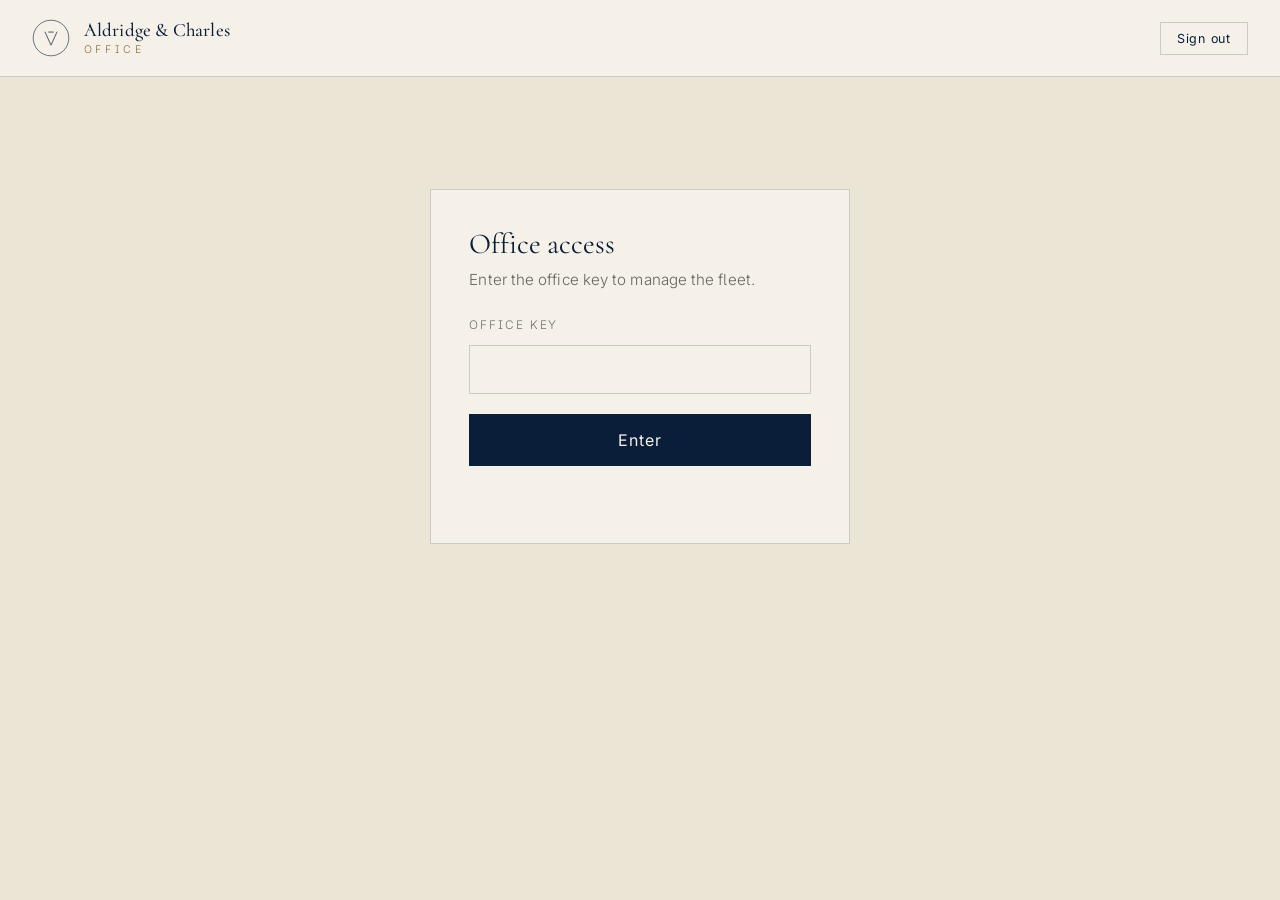
==== admin/index.html @ a31555a2 "Fleet, admin portal, modal/hamburger nav, KV+R2 wiring, expanded services and SEO" ====
<!DOCTYPE html>
<html lang="en">
<head>
<meta charset="UTF-8">
<meta name="viewport" content="width=device-width, initial-scale=1.0">
<meta name="theme-color" content="#0a1e3a">
<meta name="robots" content="noindex, nofollow">
<title>Office. Aldridge &amp; Charles Marine.</title>
<link rel="preconnect" href="https://fonts.googleapis.com">
<link rel="preconnect" href="https://fonts.gstatic.com" crossorigin>
<link rel="stylesheet" href="https://fonts.googleapis.com/css2?family=Cormorant+Garamond:ital,wght@0,400;0,500;1,400&family=Inter:wght@300;400;500;600&display=swap">
<link rel="stylesheet" href="/styles.css">
<link rel="stylesheet" href="/admin.css">
<link rel="icon" type="image/svg+xml" href="/favicon.svg">
</head>
<body class="admin-body">

<header class="admin-header">
  <a href="/" class="brand">
    <svg class="brand-mark" viewBox="0 0 64 64" aria-hidden="true">
      <circle cx="32" cy="32" r="30" fill="none" stroke="currentColor" stroke-width="1"/>
      <path d="M22 22 L32 44 L42 22" fill="none" stroke="currentColor" stroke-width="1.2" stroke-linecap="round" stroke-linejoin="round"/>
      <path d="M28 22 L36 22" fill="none" stroke="currentColor" stroke-width="1.2" stroke-linecap="round"/>
    </svg>
    <span class="brand-text">
      <span class="brand-name">Aldridge &amp; Charles</span>
      <span class="brand-sub">Office</span>
    </span>
  </a>
  <button id="logout-btn" class="btn-ghost btn-sm" hidden type="button">Sign out</button>
</header>

<main class="admin-main">

<section id="login-view" class="admin-login" hidden>
  <h1>Office access</h1>
  <p class="admin-lede">Enter the office key to manage the fleet.</p>
  <form id="login-form" autocomplete="off">
    <label class="field">
      <span>Office key</span>
      <input type="password" name="password" autocomplete="current-password" required autofocus>
    </label>
    <button type="submit" class="btn-primary">Enter</button>
    <p class="form-note" id="login-note" role="status" aria-live="polite"></p>
  </form>
</section>

<section id="dashboard-view" class="admin-dashboard" hidden>
  <div class="admin-tabs">
    <button type="button" class="tab-btn is-on" data-tab="listings">Listings</button>
    <button type="button" class="tab-btn" data-tab="enquiries">Enquiries</button>
  </div>

  <div id="tab-listings" class="tab-panel">
    <div class="admin-toolbar">
      <h1>Fleet listings</h1>
      <button type="button" id="new-listing-btn" class="btn-primary">New listing</button>
    </div>
    <div id="admin-listings" class="admin-list">
      <p class="admin-loading">Loading.</p>
    </div>
  </div>

  <div id="tab-enquiries" class="tab-panel" hidden>
    <div class="admin-toolbar">
      <h1>Enquiries</h1>
    </div>
    <div id="admin-enquiries" class="admin-list">
      <p class="admin-loading">Loading.</p>
    </div>
  </div>
</section>

<dialog id="listing-dialog" class="admin-dialog">
  <form method="dialog" id="listing-form" enctype="multipart/form-data">
    <h2 id="dialog-title">New listing</h2>
    <input type="hidden" name="id" id="f-id">
    <div class="admin-grid">
      <label class="field"><span>Name</span><input type="text" name="name" id="f-name" required></label>
      <label class="field"><span>Slug (auto if empty)</span><input type="text" name="slug" id="f-slug"></label>
      <label class="field"><span>Builder</span><input type="text" name="builder" id="f-builder"></label>
      <label class="field"><span>Year</span><input type="number" name="year" id="f-year" min="1900" max="2100"></label>
      <label class="field"><span>LOA (metres)</span><input type="number" step="0.1" name="loa_m" id="f-loa"></label>
      <label class="field"><span>Beam (metres)</span><input type="number" step="0.1" name="beam_m" id="f-beam"></label>
      <label class="field"><span>Location</span><input type="text" name="location" id="f-location"></label>
      <label class="field"><span>Price (display)</span><input type="text" name="price" id="f-price" placeholder="EUR 12,500,000 or Price upon request"></label>
      <label class="field"><span>Status</span>
        <select name="status" id="f-status">
          <option value="available">Available</option>
          <option value="sale-pending">Sale Pending</option>
          <option value="sold">Sold</option>
          <option value="draft">Draft (hidden)</option>
        </select>
      </label>
      <label class="field field-full"><span>Short blurb (one line)</span><input type="text" name="short" id="f-short" maxlength="200"></label>
      <label class="field field-full"><span>Description</span><textarea name="description" id="f-description" rows="6"></textarea></label>
      <label class="field field-full"><span>Hero image</span><input type="file" name="hero_file" id="f-hero-file" accept="image/jpeg,image/png,image/webp,image/avif"></label>
      <label class="field field-full"><span>Hero image URL</span><input type="text" name="hero_image" id="f-hero-url" placeholder="/api/images/yachts/&hellip;.jpg"></label>
      <div class="field field-full" id="hero-preview-wrap" hidden>
        <span>Hero preview</span>
        <img id="hero-preview" alt="hero preview">
      </div>
      <label class="field field-full"><span>Gallery images (one URL per line)</span><textarea name="gallery" id="f-gallery" rows="4" placeholder="/api/images/yachts/&hellip;.jpg"></textarea></label>
      <label class="field field-full"><span>Additional gallery upload</span><input type="file" name="gallery_files" id="f-gallery-files" accept="image/jpeg,image/png,image/webp,image/avif" multiple></label>
      <label class="field field-full"><span>Specs (one per line, e.g. <code>Engines: 2x MAN V12-1900</code>)</span><textarea name="specs" id="f-specs" rows="4"></textarea></label>
    </div>
    <p class="form-note" id="dialog-note" role="status" aria-live="polite"></p>
    <div class="admin-dialog-actions">
      <button type="button" class="btn-ghost" id="dialog-cancel">Cancel</button>
      <button type="button" class="btn-primary" id="dialog-save">Save listing</button>
    </div>
  </form>
</dialog>

</main>

<script src="/admin.js" defer></script>
</body>
</html>
---- styles.css ----
:root {
  --navy: #0a1e3a;
  --navy-deep: #061528;
  --ivory: #f5f1e8;
  --ivory-soft: #ebe5d6;
  --brass: #b08d57;
  --brass-deep: #8c6f3f;
  --ink: #1a1a1a;
  --rule: rgba(10, 30, 58, 0.18);
  --serif: "Cormorant Garamond", "Cormorant", Georgia, "Times New Roman", serif;
  --sans: "Inter", system-ui, -apple-system, "Segoe UI", Helvetica, Arial, sans-serif;
  --container: 1180px;
}

* { box-sizing: border-box; }
html { scroll-behavior: smooth; -webkit-text-size-adjust: 100%; }

body {
  margin: 0;
  font-family: var(--sans);
  font-weight: 300;
  font-size: 17px;
  line-height: 1.65;
  color: var(--ink);
  background: var(--ivory);
  letter-spacing: 0.005em;
  font-feature-settings: "ss01", "ss02";
}

img, svg { max-width: 100%; display: block; }
a { color: inherit; }

h1, h2, h3 {
  font-family: var(--serif);
  font-weight: 400;
  letter-spacing: -0.005em;
  color: var(--navy);
  margin: 0;
  text-wrap: balance;
}

h1 { font-size: clamp(2.2rem, 7.6vw, 5.2rem); line-height: 1.05; }
h2 { font-size: clamp(1.85rem, 5vw, 3.2rem); line-height: 1.12; }
h3 { font-size: clamp(1.18rem, 2.6vw, 1.5rem); line-height: 1.25; }
h1 em { font-style: italic; color: var(--brass); }

p { margin: 0; }
.eyebrow {
  font-family: var(--sans);
  font-size: 0.78rem;
  text-transform: uppercase;
  letter-spacing: 0.22em;
  color: var(--brass-deep);
  font-weight: 500;
  margin-bottom: 1.4rem;
}

/* HEADER */
.site-header {
  position: sticky;
  top: 0;
  z-index: 50;
  display: flex;
  align-items: center;
  justify-content: space-between;
  padding: 1.4rem 2rem;
  background: rgba(245, 241, 232, 0.86);
  backdrop-filter: saturate(140%) blur(14px);
  -webkit-backdrop-filter: saturate(140%) blur(14px);
  border-bottom: 1px solid var(--rule);
}
.brand { display: flex; align-items: center; gap: 0.85rem; text-decoration: none; color: var(--navy); }
.brand-mark { width: 38px; height: 38px; color: var(--navy); flex-shrink: 0; }
.brand-text { display: flex; flex-direction: column; line-height: 1; }
.brand-name { font-family: var(--serif); font-size: 1.18rem; font-weight: 500; letter-spacing: 0.01em; }
.brand-sub { font-family: var(--sans); font-size: 0.66rem; text-transform: uppercase; letter-spacing: 0.36em; color: var(--brass-deep); margin-top: 0.32rem; }
.site-nav { display: flex; gap: 2.2rem; align-items: center; }
.site-nav a { text-decoration: none; font-size: 0.86rem; letter-spacing: 0.04em; color: var(--navy); padding: 0.4rem 0; position: relative; transition: color 0.2s; }
.site-nav a:hover { color: var(--brass-deep); }
.site-nav a.nav-cta {
  border: 1px solid var(--navy);
  padding: 0.55rem 1.2rem;
  border-radius: 0;
  background: transparent;
  transition: background 0.2s, color 0.2s;
}
.site-nav a.nav-cta:hover { background: var(--navy); color: var(--ivory); }

.nav-burger {
  display: none;
  background: transparent;
  border: 1px solid var(--rule);
  width: 38px;
  height: 38px;
  cursor: pointer;
  flex-direction: column;
  align-items: center;
  justify-content: center;
  gap: 4px;
  padding: 0;
  margin-left: 0.6rem;
}
.nav-burger span {
  width: 18px; height: 1.5px;
  background: var(--navy);
  transition: transform 0.25s, opacity 0.25s;
}
.nav-burger[aria-expanded="true"] span:nth-child(1) { transform: translateY(5.5px) rotate(45deg); }
.nav-burger[aria-expanded="true"] span:nth-child(2) { opacity: 0; }
.nav-burger[aria-expanded="true"] span:nth-child(3) { transform: translateY(-5.5px) rotate(-45deg); }

.mobile-drawer {
  position: fixed;
  top: 0;
  left: 0;
  right: 0;
  z-index: 49;
  background: var(--ivory);
  padding: 5.5rem 1.4rem 2rem;
  border-bottom: 1px solid var(--rule);
  transform: translateY(-100%);
  transition: transform 0.32s ease;
  box-shadow: 0 20px 40px -28px rgba(10,30,58,0.4);
}
.mobile-drawer:not([hidden]) { transform: translateY(0); }
.mobile-drawer[hidden] { display: block !important; transform: translateY(-100%); pointer-events: none; }
.mobile-drawer nav {
  display: flex;
  flex-direction: column;
  gap: 0.2rem;
}
.drawer-link {
  text-decoration: none;
  color: var(--navy);
  font-family: var(--serif);
  font-size: 1.6rem;
  padding: 0.9rem 0;
  border-bottom: 1px solid var(--rule);
  transition: color 0.2s;
}
.drawer-link:hover { color: var(--brass-deep); }
.drawer-cta {
  margin-top: 1.4rem;
  background: var(--navy);
  color: var(--ivory);
  border: 1px solid var(--navy);
  padding: 1rem 1.5rem;
  font-family: var(--sans);
  font-size: 0.92rem;
  letter-spacing: 0.06em;
  cursor: pointer;
  text-align: center;
  border-radius: 0;
}

@media (max-width: 760px) {
  .site-header { padding: 1rem 1.2rem; }
  .site-nav { gap: 0.6rem; }
  .site-nav .nav-link { display: none; }
  .nav-burger { display: flex; }
}

/* ENQUIRE DIALOG */
.enquire-dialog {
  border: none;
  padding: 0;
  background: var(--ivory);
  max-width: 560px;
  width: 92%;
  margin: auto;
  box-shadow: 0 30px 60px -30px rgba(6,21,40,0.6);
}
.enquire-dialog::backdrop {
  background: rgba(6, 21, 40, 0.72);
  backdrop-filter: blur(6px);
}
.enquire-inner {
  padding: clamp(1.8rem, 4vw, 2.6rem);
  position: relative;
}
.enquire-inner .eyebrow { margin-bottom: 0.8rem; }
.enquire-inner h2 {
  font-size: clamp(1.6rem, 4vw, 2.4rem);
  margin-bottom: 1rem;
}
.enquire-lede {
  color: rgba(26,26,26,0.7);
  margin-bottom: 1.8rem;
  font-size: 0.98rem;
  line-height: 1.6;
}
.enquire-form {
  display: grid;
  grid-template-columns: 1fr 1fr;
  gap: 1rem 1.2rem;
}
.enquire-form .field { display: flex; flex-direction: column; gap: 0.45rem; }
.enquire-form .field-full { grid-column: 1 / -1; }
.enquire-form .field > span {
  font-size: 0.72rem;
  text-transform: uppercase;
  letter-spacing: 0.16em;
  color: rgba(26,26,26,0.6);
}
.enquire-form input, .enquire-form textarea {
  background: transparent;
  border: none;
  border-bottom: 1px solid var(--rule);
  padding: 0.7rem 0;
  font-family: var(--serif);
  color: var(--navy);
  outline: none;
  font-size: 16px;
  resize: vertical;
}
.enquire-form input:focus, .enquire-form textarea:focus { border-bottom-color: var(--brass); }
.enquire-form button[type="submit"] { grid-column: 1 / -1; margin-top: 0.6rem; }
.enquire-form .form-note {
  grid-column: 1 / -1;
  font-size: 0.86rem;
  color: var(--brass-deep);
  min-height: 1.2rem;
}
.enquire-inner .direct {
  margin-top: 1.6rem;
  font-family: var(--serif);
  font-size: 1.05rem;
  color: rgba(26,26,26,0.7);
}
.enquire-inner .direct a { color: var(--navy); text-decoration: underline; text-underline-offset: 4px; text-decoration-color: var(--brass); }
.dialog-close {
  position: absolute;
  top: 0.8rem; right: 0.8rem;
  background: transparent;
  border: none;
  width: 40px; height: 40px;
  font-size: 1.6rem;
  cursor: pointer;
  color: var(--navy);
}
.dialog-close:hover { color: var(--brass-deep); }

@media (max-width: 540px) {
  .enquire-form { grid-template-columns: 1fr; }
}

.section-lede {
  font-size: clamp(1rem, 2vw, 1.1rem);
  color: rgba(26,26,26,0.7);
  line-height: 1.65;
  max-width: 56ch;
  margin-top: 1.2rem;
}
.contact-actions { margin-bottom: 1.6rem; }
.btn-large { padding: 1.1rem 2.2rem !important; font-size: 1rem !important; }

/* HERO */
.hero {
  position: relative;
  padding: clamp(3.5rem, 9vw, 8rem) clamp(1.25rem, 4vw, 2rem) clamp(3rem, 7vw, 6rem);
  overflow: hidden;
}
.hero-inner {
  max-width: var(--container);
  margin: 0 auto;
}
.hero h1 {
  max-width: 17ch;
  margin: clamp(0.75rem, 2vw, 1rem) 0 clamp(1.1rem, 2.6vw, 1.8rem);
}
.hero-sub {
  max-width: 60ch;
  font-size: clamp(1rem, 2.2vw, 1.25rem);
  color: rgba(26, 26, 26, 0.78);
  line-height: 1.65;
  margin-bottom: clamp(1.6rem, 3.4vw, 2.4rem);
}
.hero-cta { display: flex; gap: clamp(0.6rem, 1.5vw, 1rem); flex-wrap: wrap; }
.btn-primary {
  display: inline-block;
  background: var(--navy);
  color: var(--ivory);
  text-decoration: none;
  padding: clamp(0.8rem, 1.6vw, 0.95rem) clamp(1.3rem, 2.4vw, 1.8rem);
  border-radius: 0;
  font-size: clamp(0.82rem, 1.6vw, 0.92rem);
  letter-spacing: 0.06em;
  border: 1px solid var(--navy);
  cursor: pointer;
  transition: background 0.2s, transform 0.2s;
  font-family: var(--sans);
  font-weight: 400;
}
.btn-primary:hover { background: var(--navy-deep); transform: translateY(-1px); }
.btn-ghost {
  display: inline-block;
  background: transparent;
  color: var(--navy);
  text-decoration: none;
  padding: clamp(0.8rem, 1.6vw, 0.95rem) clamp(1.3rem, 2.4vw, 1.8rem);
  border-radius: 0;
  font-size: clamp(0.82rem, 1.6vw, 0.92rem);
  letter-spacing: 0.06em;
  border: 1px solid var(--rule);
  transition: border-color 0.2s, color 0.2s;
  font-family: var(--sans);
}
.btn-ghost:hover { border-color: var(--navy); color: var(--brass-deep); }
.btn-block { width: 100%; }

.hero-rule {
  max-width: var(--container);
  margin: clamp(2.5rem, 6vw, 5rem) auto 0;
  height: 1px;
  background: var(--rule);
}

/* SECTIONS */
section {
  padding: 6.5rem 2rem;
}
.section-head {
  max-width: var(--container);
  margin: 0 auto 4rem;
}
.section-head h2 { max-width: 22ch; }

/* SERVICES */
.services {
  background: var(--ivory-soft);
  border-top: 1px solid var(--rule);
  border-bottom: 1px solid var(--rule);
}
.service-grid {
  max-width: var(--container);
  margin: 0 auto;
  display: grid;
  grid-template-columns: repeat(2, 1fr);
  gap: 2.5rem 4rem;
}
.service {
  padding: 2rem 0 2rem;
  border-top: 1px solid var(--rule);
}
.service-num {
  font-family: var(--serif);
  font-style: italic;
  font-size: 1rem;
  color: var(--brass-deep);
  letter-spacing: 0.1em;
  margin-bottom: 1rem;
}
.service h3 { margin-bottom: 0.9rem; }
.service p {
  color: rgba(26, 26, 26, 0.74);
  line-height: 1.7;
  max-width: 42ch;
}

@media (max-width: 760px) {
  .service-grid { grid-template-columns: 1fr; gap: 0; }
}

/* APPROACH */
.approach-inner {
  max-width: 880px;
  margin: 0 auto;
  text-align: left;
}
.approach h2 { margin: 1rem 0 2.4rem; max-width: 18ch; }
.approach-body p {
  font-size: 1.1rem;
  line-height: 1.8;
  margin-bottom: 1.4rem;
  max-width: 64ch;
  color: rgba(26, 26, 26, 0.82);
}
.creed {
  list-style: none;
  padding: 0;
  margin: 3rem 0 0;
  display: grid;
  gap: 1rem;
}
.creed li {
  font-family: var(--serif);
  font-size: 1.18rem;
  font-style: italic;
  color: var(--navy);
  padding-left: 2rem;
  position: relative;
  line-height: 1.5;
}
.creed li span {
  position: absolute;
  left: 0;
  top: 0.1em;
  color: var(--brass);
  font-style: normal;
  font-size: 1.3rem;
}

/* CONTACT */
.contact {
  background: var(--navy);
  color: var(--ivory);
  border-top: 1px solid var(--rule);
}
.contact h2 { color: var(--ivory); margin: 1rem 0 1.8rem; }
.contact .eyebrow { color: var(--brass); }
.contact-inner {
  max-width: 720px;
  margin: 0 auto;
}
.contact-lede {
  font-size: 1.1rem;
  color: rgba(245, 241, 232, 0.78);
  margin-bottom: 3rem;
  max-width: 56ch;
  line-height: 1.7;
}
.contact-form {
  display: grid;
  grid-template-columns: 1fr 1fr;
  gap: 1.2rem 1.6rem;
  margin-bottom: 2rem;
}
.field { display: flex; flex-direction: column; gap: 0.6rem; }
.field-full { grid-column: 1 / -1; }
.field > span {
  font-size: 0.72rem;
  text-transform: uppercase;
  letter-spacing: 0.18em;
  color: rgba(245, 241, 232, 0.6);
}
.field input, .field textarea {
  background: transparent;
  border: none;
  border-bottom: 1px solid rgba(245, 241, 232, 0.28);
  color: var(--ivory);
  font-family: var(--serif);
  font-size: 16px;
  padding: 0.7rem 0;
  outline: none;
  transition: border-color 0.2s;
  resize: vertical;
}
.field input:focus, .field textarea:focus { border-bottom-color: var(--brass); }
.contact-form .btn-primary {
  background: var(--brass);
  border-color: var(--brass);
  color: var(--navy);
  grid-column: 1 / -1;
  margin-top: 1rem;
}
.contact-form .btn-primary:hover { background: var(--brass-deep); border-color: var(--brass-deep); color: var(--ivory); }
.form-note {
  grid-column: 1 / -1;
  font-size: 0.88rem;
  color: var(--brass);
  min-height: 1.2rem;
}
.direct {
  margin-top: 2.6rem;
  font-family: var(--serif);
  font-size: 1.15rem;
  color: rgba(245, 241, 232, 0.78);
}
.direct a { color: var(--ivory); text-decoration: underline; text-underline-offset: 4px; text-decoration-color: var(--brass); }

@media (max-width: 640px) {
  .contact-form { grid-template-columns: 1fr; }
}

/* FOOTER */
.site-footer {
  background: var(--navy-deep);
  color: rgba(245, 241, 232, 0.7);
  padding: 3rem 2rem 4rem;
  text-align: center;
}
.footer-inner { max-width: var(--container); margin: 0 auto; display: grid; gap: 0.6rem; }
.footer-mark { font-family: var(--serif); font-size: 1.2rem; color: var(--ivory); }
.footer-meta { font-size: 0.78rem; letter-spacing: 0.24em; text-transform: uppercase; color: var(--brass); }
.footer-fine { font-size: 0.78rem; color: rgba(245, 241, 232, 0.5); margin-top: 1rem; }

/* REVEAL */
.reveal {
  opacity: 0;
  transform: translateY(14px);
  transition: opacity 0.9s ease, transform 0.9s ease;
}
.reveal.in {
  opacity: 1;
  transform: none;
}
@media (prefers-reduced-motion: reduce) {
  .reveal { opacity: 1; transform: none; transition: none; }
  html { scroll-behavior: auto; }
}

/* iOS input zoom prevention */
input, textarea, select, button { font-size: 16px !important; }

/* ============================================================
   FLEET PREVIEW (HOMEPAGE)
   ============================================================ */
.fleet-preview {
  background: var(--ivory-soft);
  border-top: 1px solid var(--rule);
  border-bottom: 1px solid var(--rule);
}
.fleet-preview .section-head { margin-bottom: 3rem; }
.fleet-preview-grid {
  max-width: var(--container);
  margin: 0 auto;
  display: grid;
  grid-template-columns: repeat(auto-fit, minmax(280px, 1fr));
  gap: clamp(1.5rem, 3vw, 2.5rem);
}
.fleet-loading, .fleet-empty {
  grid-column: 1 / -1;
  text-align: center;
  font-family: var(--serif);
  font-style: italic;
  color: rgba(26,26,26,0.6);
  padding: 3rem 1rem;
}
.fleet-cta { max-width: var(--container); margin: 3rem auto 0; text-align: center; }

/* ============================================================
   YACHT CARDS
   ============================================================ */
.yacht-card {
  display: block;
  text-decoration: none;
  color: inherit;
  background: var(--ivory);
  border: 1px solid var(--rule);
  transition: transform 0.4s ease, box-shadow 0.4s ease, border-color 0.3s;
  overflow: hidden;
}
.yacht-card:hover {
  transform: translateY(-4px);
  box-shadow: 0 24px 40px -28px rgba(10,30,58,0.5);
  border-color: var(--brass);
}
.yacht-card.is-sold { opacity: 0.7; }
.yacht-card.is-sold .card-status { background: rgba(26,26,26,0.85); }
.yacht-card.is-sale-pending .card-status { background: var(--brass-deep); }

.card-image {
  position: relative;
  width: 100%;
  aspect-ratio: 4 / 3;
  background: linear-gradient(135deg, var(--navy) 0%, var(--navy-deep) 100%);
  overflow: hidden;
}
.card-image img {
  width: 100%; height: 100%;
  object-fit: cover;
  transition: transform 0.6s ease;
}
.yacht-card:hover .card-image img { transform: scale(1.04); }
.card-image-empty {
  width: 100%; height: 100%;
  display: flex; align-items: center; justify-content: center;
  color: var(--brass);
}
.card-status {
  position: absolute;
  top: 1rem; left: 1rem;
  background: var(--navy);
  color: var(--ivory);
  font-family: var(--sans);
  font-size: 0.66rem;
  letter-spacing: 0.18em;
  text-transform: uppercase;
  padding: 0.4rem 0.85rem;
  font-weight: 500;
}
.card-body { padding: 1.5rem clamp(1rem, 2vw, 1.5rem) 1.8rem; }
.card-meta {
  font-family: var(--sans);
  font-size: 0.7rem;
  text-transform: uppercase;
  letter-spacing: 0.22em;
  color: var(--brass-deep);
  margin-bottom: 0.7rem;
}
.card-name {
  font-family: var(--serif);
  font-size: clamp(1.3rem, 2.6vw, 1.6rem);
  font-weight: 500;
  line-height: 1.2;
  margin-bottom: 0.5rem;
  color: var(--navy);
}
.card-spec {
  font-size: 0.88rem;
  color: rgba(26,26,26,0.65);
  margin-bottom: 0.9rem;
}
.card-price {
  font-family: var(--serif);
  font-style: italic;
  font-size: 1.05rem;
  color: var(--navy);
  border-top: 1px solid var(--rule);
  padding-top: 0.9rem;
}

/* ============================================================
   FLEET PAGE
   ============================================================ */
.fleet-page { min-height: calc(100vh - 200px); }
.fleet-hero {
  padding: clamp(3rem, 8vw, 6rem) clamp(1.25rem, 4vw, 2rem) clamp(2rem, 4vw, 3rem);
}
.fleet-hero-inner {
  max-width: var(--container);
  margin: 0 auto;
}
.fleet-hero h1 { max-width: 20ch; margin: 1rem 0 1.5rem; }
.fleet-lede {
  font-size: clamp(1rem, 2vw, 1.18rem);
  max-width: 64ch;
  color: rgba(26,26,26,0.74);
  line-height: 1.65;
}
.fleet-list-section { padding: 2rem clamp(1.25rem, 4vw, 2rem) 6rem; }
.fleet-filters {
  max-width: var(--container);
  margin: 0 auto 2.5rem;
  display: flex;
  gap: 0.6rem;
  flex-wrap: wrap;
}
.filter-pill {
  font-family: var(--sans);
  font-size: 0.78rem;
  letter-spacing: 0.08em;
  padding: 0.55rem 1.1rem;
  background: transparent;
  border: 1px solid var(--rule);
  color: var(--navy);
  cursor: pointer;
  text-transform: uppercase;
  transition: background 0.2s, color 0.2s, border-color 0.2s;
  border-radius: 0;
}
.filter-pill:hover { border-color: var(--navy); }
.filter-pill.is-on { background: var(--navy); color: var(--ivory); border-color: var(--navy); }
.fleet-grid {
  max-width: var(--container);
  margin: 0 auto;
  display: grid;
  grid-template-columns: repeat(auto-fit, minmax(280px, 1fr));
  gap: clamp(1.5rem, 3vw, 2.5rem);
}

/* ============================================================
   YACHT DETAIL PAGE
   ============================================================ */
.yacht-page { padding: 2rem clamp(1.25rem, 4vw, 2rem) 0; }
.breadcrumb {
  max-width: var(--container);
  margin: 0 auto 2rem;
  font-family: var(--sans);
  font-size: 0.8rem;
  color: rgba(26,26,26,0.6);
  letter-spacing: 0.06em;
  text-transform: uppercase;
}
.breadcrumb a { text-decoration: none; color: var(--navy); margin-right: 0.6rem; }
.breadcrumb a:hover { color: var(--brass-deep); }
.breadcrumb span[aria-hidden] { color: var(--brass); margin-right: 0.6rem; }
.yacht-hero {
  max-width: var(--container);
  margin: 0 auto;
  display: grid;
  grid-template-columns: minmax(0, 1.4fr) minmax(0, 1fr);
  gap: clamp(2rem, 5vw, 4rem);
  align-items: center;
  margin-bottom: 4rem;
}
.yacht-hero-image {
  position: relative;
  aspect-ratio: 4 / 3;
  background: var(--navy);
  overflow: hidden;
}
.yacht-hero-image img { width: 100%; height: 100%; object-fit: cover; }
.yacht-hero-meta h1 {
  font-size: clamp(2rem, 5.4vw, 3.6rem);
  line-height: 1.1;
  margin: 0.8rem 0 1.2rem;
}
.yacht-line { font-family: var(--serif); font-size: 1.1rem; color: rgba(26,26,26,0.7); margin-bottom: 0.6rem; }
.yacht-price { font-family: var(--serif); font-style: italic; font-size: 1.35rem; color: var(--brass-deep); margin-bottom: 1.5rem; }
.yacht-short { font-size: 1.05rem; line-height: 1.65; color: rgba(26,26,26,0.78); margin-bottom: 2rem; }

@media (max-width: 880px) {
  .yacht-hero { grid-template-columns: 1fr; }
}

.yacht-gallery {
  max-width: var(--container);
  margin: 0 auto 4rem;
  display: grid;
  grid-template-columns: repeat(auto-fit, minmax(240px, 1fr));
  gap: 1rem;
}
.yacht-gallery img { width: 100%; aspect-ratio: 4/3; object-fit: cover; }

.yacht-description, .yacht-specs {
  max-width: 880px;
  margin: 0 auto 4rem;
}
.yacht-description h2, .yacht-specs h2 {
  font-size: clamp(1.6rem, 3.6vw, 2.2rem);
  margin-bottom: 1.5rem;
}
.yacht-description p {
  font-size: 1.08rem;
  line-height: 1.78;
  color: rgba(26,26,26,0.82);
  margin-bottom: 1.2rem;
  max-width: 64ch;
}
.yacht-specs table {
  width: 100%;
  border-collapse: collapse;
  font-family: var(--serif);
  font-size: 1.05rem;
}
.yacht-specs th, .yacht-specs td {
  text-align: left;
  padding: 0.85rem 0;
  border-bottom: 1px solid var(--rule);
}
.yacht-specs th { color: var(--brass-deep); font-weight: 500; font-style: italic; width: 36%; }
.yacht-specs td { color: var(--navy); }

/* ============================================================
   MOBILE NAV TWEAKS
   ============================================================ */
@media (max-width: 640px) {
  .site-nav { gap: 0.9rem; }
  .site-nav a:not(.nav-cta) { font-size: 0.8rem; }
  .site-nav a.nav-cta { padding: 0.5rem 0.95rem; font-size: 0.8rem; }
  .brand-name { font-size: 1.05rem; }
  .brand-sub { font-size: 0.6rem; letter-spacing: 0.3em; }
  .brand-mark { width: 32px; height: 32px; }
}
@media (max-width: 460px) {
  .site-nav a[href="/#approach"] { display: none; }
}
---- admin.css ----
.admin-body {
  background: var(--ivory-soft);
  min-height: 100vh;
}

.admin-header {
  display: flex; align-items: center; justify-content: space-between;
  padding: 1.2rem 2rem;
  background: var(--ivory);
  border-bottom: 1px solid var(--rule);
}
.btn-sm { padding: 0.5rem 1rem !important; font-size: 0.78rem !important; }

.admin-main {
  max-width: 1200px;
  margin: 0 auto;
  padding: 3rem 2rem 6rem;
}

.admin-login {
  max-width: 420px;
  margin: 4rem auto;
  background: var(--ivory);
  padding: 2.4rem;
  border: 1px solid var(--rule);
}
.admin-login h1 { font-size: 1.8rem; margin-bottom: 0.5rem; }
.admin-lede { color: rgba(26,26,26,0.65); margin-bottom: 1.5rem; font-size: 0.95rem; }
.admin-login form { display: grid; gap: 1.2rem; }
.admin-login .field span { font-size: 0.74rem; text-transform: uppercase; letter-spacing: 0.16em; color: rgba(26,26,26,0.6); }
.admin-login input {
  width: 100%;
  padding: 0.85rem 1rem;
  border: 1px solid var(--rule);
  background: var(--ivory);
  font-family: var(--serif);
  outline: none;
}
.admin-login input:focus { border-color: var(--brass); }

.admin-tabs {
  display: flex;
  gap: 0;
  border-bottom: 1px solid var(--rule);
  margin-bottom: 2.5rem;
}
.tab-btn {
  background: transparent;
  border: none;
  border-bottom: 2px solid transparent;
  padding: 1rem 1.5rem;
  font-family: var(--sans);
  font-size: 0.88rem;
  letter-spacing: 0.08em;
  text-transform: uppercase;
  color: rgba(26,26,26,0.5);
  cursor: pointer;
  transition: color 0.2s, border-color 0.2s;
}
.tab-btn:hover { color: var(--navy); }
.tab-btn.is-on { color: var(--navy); border-bottom-color: var(--brass); }

.admin-toolbar {
  display: flex; align-items: center; justify-content: space-between;
  margin-bottom: 2rem;
  gap: 1rem;
  flex-wrap: wrap;
}
.admin-toolbar h1 { font-size: clamp(1.6rem, 3.4vw, 2.2rem); }

.admin-list {
  display: grid;
  gap: 1rem;
}
.admin-loading {
  color: rgba(26,26,26,0.5);
  text-align: center;
  padding: 3rem;
  font-style: italic;
  font-family: var(--serif);
}

.admin-row {
  display: grid;
  grid-template-columns: 96px 1fr auto;
  gap: 1.4rem;
  align-items: center;
  padding: 1rem 1.4rem;
  background: var(--ivory);
  border: 1px solid var(--rule);
}
.admin-row-img {
  width: 96px; height: 72px;
  background: var(--navy);
  object-fit: cover;
}
.admin-row-img-empty {
  width: 96px; height: 72px;
  background: var(--navy);
  display: flex; align-items: center; justify-content: center;
  color: var(--brass);
  font-family: var(--serif);
  font-size: 0.7rem;
  letter-spacing: 0.2em;
}
.admin-row-name {
  font-family: var(--serif);
  font-size: 1.2rem;
  color: var(--navy);
  margin: 0;
}
.admin-row-meta {
  font-size: 0.82rem;
  color: rgba(26,26,26,0.6);
  margin-top: 0.3rem;
}
.admin-row-actions {
  display: flex; gap: 0.5rem;
}
.admin-row-actions button {
  background: transparent;
  border: 1px solid var(--rule);
  padding: 0.5rem 0.9rem;
  font-size: 0.78rem;
  letter-spacing: 0.06em;
  cursor: pointer;
  font-family: var(--sans);
  color: var(--navy);
  transition: border-color 0.2s, color 0.2s, background 0.2s;
}
.admin-row-actions button:hover { border-color: var(--navy); }
.admin-row-actions button.danger:hover { background: #b00020; color: white; border-color: #b00020; }

.enquiry-row {
  padding: 1.2rem 1.4rem;
  background: var(--ivory);
  border: 1px solid var(--rule);
}
.enquiry-head {
  display: flex; justify-content: space-between; align-items: baseline;
  margin-bottom: 0.6rem;
  flex-wrap: wrap;
  gap: 0.5rem;
}
.enquiry-name { font-family: var(--serif); font-size: 1.1rem; color: var(--navy); }
.enquiry-date { font-size: 0.78rem; color: rgba(26,26,26,0.5); }
.enquiry-email a { color: var(--brass-deep); }
.enquiry-listing { font-size: 0.82rem; color: rgba(26,26,26,0.6); margin-top: 0.4rem; font-style: italic; }
.enquiry-msg {
  margin-top: 0.8rem;
  font-size: 0.95rem;
  color: rgba(26,26,26,0.82);
  line-height: 1.6;
  white-space: pre-wrap;
}

.admin-dialog {
  max-width: 760px;
  width: 95%;
  padding: 0;
  border: 1px solid var(--rule);
  background: var(--ivory);
}
.admin-dialog::backdrop {
  background: rgba(6, 21, 40, 0.7);
  backdrop-filter: blur(6px);
}
#listing-form {
  padding: 2rem;
  display: grid;
  gap: 1.4rem;
}
#listing-form h2 { font-size: 1.6rem; color: var(--navy); }
.admin-grid {
  display: grid;
  grid-template-columns: 1fr 1fr;
  gap: 1rem 1.2rem;
}
.admin-grid .field-full { grid-column: 1 / -1; }
.admin-grid .field { display: flex; flex-direction: column; gap: 0.45rem; }
.admin-grid .field > span {
  font-size: 0.72rem;
  text-transform: uppercase;
  letter-spacing: 0.16em;
  color: rgba(26,26,26,0.6);
}
.admin-grid input[type="text"],
.admin-grid input[type="number"],
.admin-grid input[type="password"],
.admin-grid textarea,
.admin-grid select {
  width: 100%;
  padding: 0.65rem 0.8rem;
  border: 1px solid var(--rule);
  background: var(--ivory);
  font-family: var(--serif);
  font-size: 15px !important;
  color: var(--navy);
  outline: none;
}
.admin-grid input:focus, .admin-grid textarea:focus, .admin-grid select:focus { border-color: var(--brass); }
.admin-grid input[type="file"] { font-size: 14px !important; font-family: var(--sans); }
#hero-preview { width: 100%; max-width: 320px; aspect-ratio: 4/3; object-fit: cover; border: 1px solid var(--rule); }
.admin-dialog-actions { display: flex; gap: 0.8rem; justify-content: flex-end; padding-top: 0.4rem; border-top: 1px solid var(--rule); padding-top: 1.4rem; }

@media (max-width: 720px) {
  .admin-grid { grid-template-columns: 1fr; }
  .admin-row { grid-template-columns: 64px 1fr; }
  .admin-row-img, .admin-row-img-empty { width: 64px; height: 48px; }
  .admin-row-actions { grid-column: 1 / -1; }
}
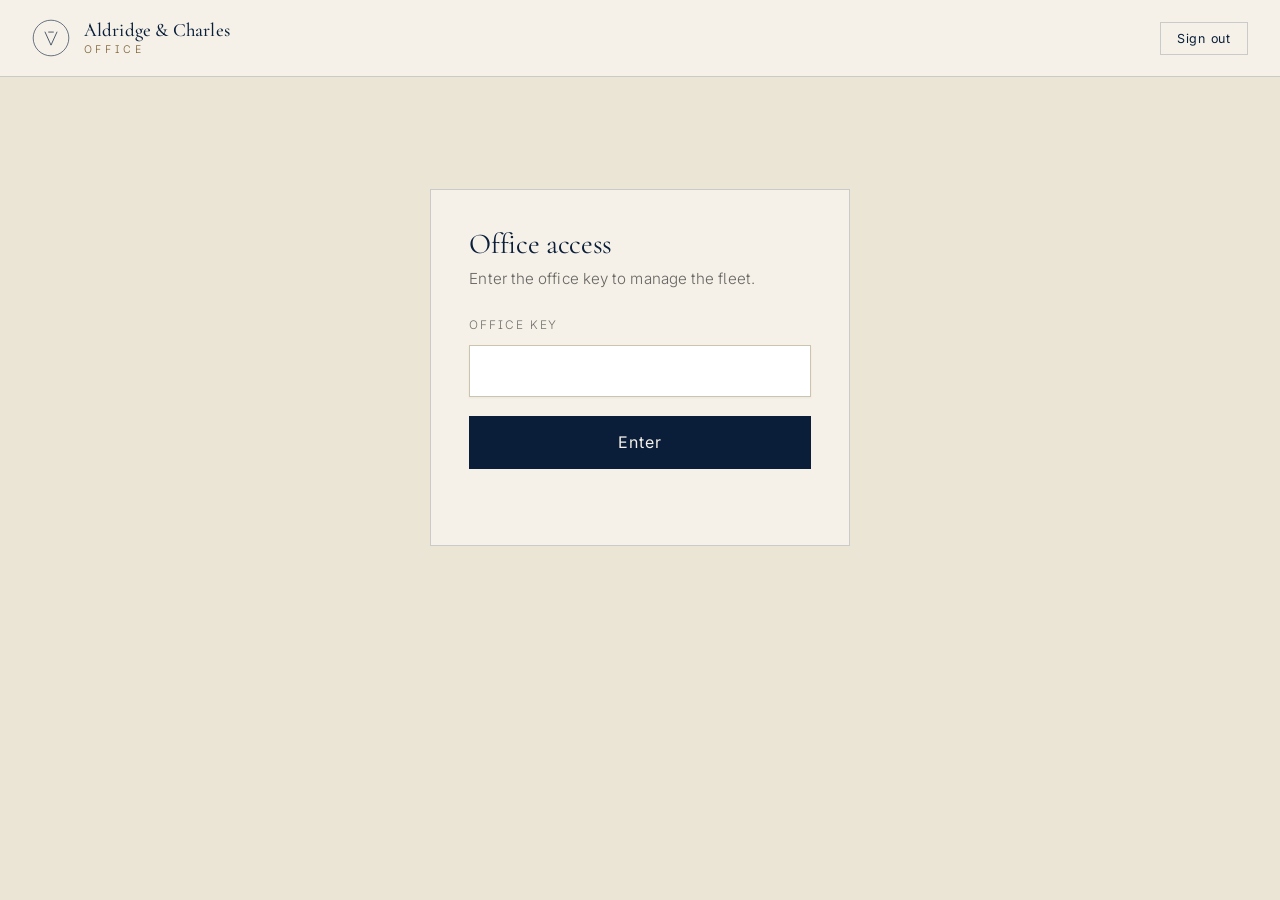
==== commit 90f8b340: "SEO landing pages per service+location, /articles list+detail, /privacy /terms /contact, brokerage f" ====
--- a/admin/index.html
+++ b/admin/index.html
@@ -84,6 +84,23 @@
       <label class="field"><span>Beam (metres)</span><input type="number" step="0.1" name="beam_m" id="f-beam"></label>
       <label class="field"><span>Location</span><input type="text" name="location" id="f-location"></label>
       <label class="field"><span>Price (display)</span><input type="text" name="price" id="f-price" placeholder="EUR 12,500,000 or Price upon request"></label>
+      <label class="field"><span>Price (USD, numeric, for filters)</span><input type="number" name="price_num" id="f-price-num" step="100000" min="0"></label>
+      <label class="field"><span>Type</span>
+        <select name="type" id="f-type">
+          <option value="">(unspecified)</option>
+          <option value="motor">Motor</option>
+          <option value="sail">Sail</option>
+        </select>
+      </label>
+      <label class="field"><span>Condition</span>
+        <select name="condition" id="f-condition">
+          <option value="">(unspecified)</option>
+          <option value="new">New</option>
+          <option value="used">Used</option>
+          <option value="refit">Recently refit</option>
+        </select>
+      </label>
+      <label class="field"><span>Class society</span><input type="text" name="class_society" id="f-class" placeholder="Lloyd's, Bureau Veritas, RINA&hellip;"></label>
       <label class="field"><span>Status</span>
         <select name="status" id="f-status">
           <option value="available">Available</option>
--- a/styles.css
+++ b/styles.css
@@ -4,7 +4,7 @@
   --ivory: #f5f1e8;
   --ivory-soft: #ebe5d6;
   --brass: #b08d57;
-  --brass-deep: #8c6f3f;
+  --brass-deep: #7a5e30;
   --ink: #1a1a1a;
   --rule: rgba(10, 30, 58, 0.18);
   --serif: "Cormorant Garamond", "Cormorant", Georgia, "Times New Roman", serif;
@@ -39,10 +39,18 @@
   text-wrap: balance;
 }
 
-h1 { font-size: clamp(2.2rem, 7.6vw, 5.2rem); line-height: 1.05; }
-h2 { font-size: clamp(1.85rem, 5vw, 3.2rem); line-height: 1.12; }
+h1 {
+  font-size: clamp(2.85rem, 11.4vw, 5.6rem);
+  line-height: 1.03;
+  letter-spacing: -0.012em;
+}
+h2 {
+  font-size: clamp(2.85rem, 11.4vw, 5.6rem);
+  line-height: 1.03;
+  letter-spacing: -0.012em;
+}
 h3 { font-size: clamp(1.18rem, 2.6vw, 1.5rem); line-height: 1.25; }
-h1 em { font-style: italic; color: var(--brass); }
+h1 em, h2 em { font-style: italic; color: var(--brass); }
 
 p { margin: 0; }
 .eyebrow {
@@ -203,17 +211,25 @@
   color: rgba(26,26,26,0.6);
 }
 .enquire-form input, .enquire-form textarea {
-  background: transparent;
-  border: none;
-  border-bottom: 1px solid var(--rule);
-  padding: 0.7rem 0;
+  background: #ffffff;
+  border: 1px solid #cdc4ad;
+  border-radius: 0;
+  padding: 0.85rem 1rem;
   font-family: var(--serif);
   color: var(--navy);
   outline: none;
   font-size: 16px;
   resize: vertical;
-}
-.enquire-form input:focus, .enquire-form textarea:focus { border-bottom-color: var(--brass); }
+  transition: border-color 0.2s, box-shadow 0.2s;
+  box-shadow: 0 1px 2px rgba(10,30,58,0.05);
+}
+.enquire-form input::placeholder, .enquire-form textarea::placeholder {
+  color: rgba(26,26,26,0.4);
+}
+.enquire-form input:focus, .enquire-form textarea:focus {
+  border-color: var(--brass-deep);
+  box-shadow: 0 0 0 2px rgba(176, 141, 87, 0.18);
+}
 .enquire-form button[type="submit"] { grid-column: 1 / -1; margin-top: 0.6rem; }
 .enquire-form .form-note {
   grid-column: 1 / -1;
@@ -257,7 +273,7 @@
 /* HERO */
 .hero {
   position: relative;
-  padding: clamp(3.5rem, 9vw, 8rem) clamp(1.25rem, 4vw, 2rem) clamp(3rem, 7vw, 6rem);
+  padding: clamp(3rem, 8vw, 8rem) clamp(1rem, 3.4vw, 2rem) clamp(2.6rem, 7vw, 6rem);
   overflow: hidden;
 }
 .hero-inner {
@@ -265,8 +281,12 @@
   margin: 0 auto;
 }
 .hero h1 {
-  max-width: 17ch;
-  margin: clamp(0.75rem, 2vw, 1rem) 0 clamp(1.1rem, 2.6vw, 1.8rem);
+  max-width: min(22ch, 100%);
+  margin: clamp(0.6rem, 2vw, 1rem) 0 clamp(1.1rem, 2.6vw, 1.8rem);
+  text-wrap: balance;
+}
+@media (max-width: 760px) {
+  .hero h1 { max-width: none; }
 }
 .hero-sub {
   max-width: 60ch;
@@ -323,7 +343,10 @@
   max-width: var(--container);
   margin: 0 auto 4rem;
 }
-.section-head h2 { max-width: 22ch; }
+.section-head h2 { max-width: min(22ch, 100%); text-wrap: balance; }
+@media (max-width: 760px) {
+  .section-head h2 { max-width: none; }
+}
 
 /* SERVICES */
 .services {
@@ -355,6 +378,31 @@
   color: rgba(26, 26, 26, 0.74);
   line-height: 1.7;
   max-width: 42ch;
+  margin-bottom: 1.2rem;
+}
+.service-enquire {
+  display: inline-block;
+  background: transparent;
+  border: none;
+  padding: 0;
+  margin-top: 0.4rem;
+  font-family: var(--serif);
+  font-style: italic;
+  font-weight: 400;
+  font-size: 1rem !important;
+  color: var(--brass-deep);
+  cursor: pointer;
+  text-decoration: underline;
+  text-decoration-thickness: 1px;
+  text-decoration-color: rgba(122,94,48,0.35);
+  text-underline-offset: 4px;
+  transition: color 0.2s, text-decoration-color 0.2s;
+  letter-spacing: 0;
+  text-transform: none;
+}
+.service-enquire:hover {
+  color: var(--navy);
+  text-decoration-color: var(--brass);
 }
 
 @media (max-width: 760px) {
@@ -628,7 +676,111 @@
   color: rgba(26,26,26,0.74);
   line-height: 1.65;
 }
+.fleet-hero-grand {
+  text-align: center;
+  background:
+    radial-gradient(120% 80% at 50% 0%, rgba(10,30,58,0.06), transparent 70%),
+    linear-gradient(to bottom, var(--ivory) 0%, var(--ivory-soft) 100%);
+  border-bottom: 1px solid var(--rule);
+  padding: clamp(4rem, 10vw, 8rem) clamp(1.25rem, 4vw, 2rem) clamp(2.5rem, 6vw, 4rem);
+}
+.fleet-hero-grand .fleet-hero-inner {
+  max-width: 880px;
+  display: flex;
+  flex-direction: column;
+  align-items: center;
+}
+.fleet-hero-grand .eyebrow { color: var(--brass-deep); }
+.fleet-hero-grand h1 {
+  max-width: 18ch;
+  margin: 1.2rem auto 1.6rem;
+  text-align: center;
+}
+.fleet-hero-grand .fleet-lede {
+  text-align: center;
+  max-width: 60ch;
+}
 .fleet-list-section { padding: 2rem clamp(1.25rem, 4vw, 2rem) 6rem; }
+.fleet-search {
+  max-width: var(--container);
+  margin: 0 auto 3rem;
+  background: var(--ivory);
+  border: 1px solid var(--rule);
+  padding: clamp(1rem, 2.4vw, 1.6rem);
+}
+.fs-row {
+  display: grid;
+  grid-template-columns: repeat(4, 1fr);
+  gap: 1rem 1.2rem;
+  margin-bottom: 1rem;
+}
+.fs-row:last-of-type { margin-bottom: 0.6rem; }
+.fs-field { display: flex; flex-direction: column; gap: 0.4rem; }
+.fs-field > span {
+  font-size: 0.7rem;
+  text-transform: uppercase;
+  letter-spacing: 0.16em;
+  color: rgba(26,26,26,0.6);
+}
+.fs-field input, .fs-field select {
+  width: 100%;
+  padding: 0.7rem 0.85rem;
+  border: 1px solid #cdc4ad;
+  background: #ffffff;
+  color: var(--navy);
+  font-family: var(--serif);
+  font-size: 16px !important;
+  border-radius: 0;
+  outline: none;
+  transition: border-color 0.2s, box-shadow 0.2s;
+}
+.fs-field input:focus, .fs-field select:focus {
+  border-color: var(--brass-deep);
+  box-shadow: 0 0 0 2px rgba(176,141,87,0.18);
+}
+.fs-range-row {
+  display: flex;
+  gap: 0.4rem;
+  align-items: stretch;
+}
+.fs-range-row input { flex: 1; min-width: 0; }
+.fs-toggle { display: inline-flex; border: 1px solid #cdc4ad; }
+.fs-toggle button {
+  background: #ffffff;
+  border: none;
+  padding: 0 0.7rem;
+  font-family: var(--sans);
+  font-size: 13px !important;
+  letter-spacing: 0.08em;
+  text-transform: uppercase;
+  cursor: pointer;
+  color: var(--navy);
+  transition: background 0.2s, color 0.2s;
+}
+.fs-toggle button.is-on { background: var(--navy); color: var(--ivory); }
+.fs-actions {
+  flex-direction: row;
+  align-items: flex-end;
+  gap: 0.6rem;
+}
+.fs-actions button {
+  height: 44px;
+  padding: 0 1.2rem !important;
+  font-size: 0.85rem !important;
+}
+.fs-statuses {
+  display: flex;
+  gap: 0.5rem;
+  flex-wrap: wrap;
+  padding-top: 1rem;
+  border-top: 1px solid var(--rule);
+}
+@media (max-width: 880px) {
+  .fs-row { grid-template-columns: repeat(2, 1fr); }
+}
+@media (max-width: 540px) {
+  .fs-row { grid-template-columns: 1fr; }
+}
 .fleet-filters {
   max-width: var(--container);
   margin: 0 auto 2.5rem;
@@ -654,9 +806,20 @@
 .fleet-grid {
   max-width: var(--container);
   margin: 0 auto;
-  display: grid;
-  grid-template-columns: repeat(auto-fit, minmax(280px, 1fr));
+  display: flex;
+  flex-wrap: wrap;
+  justify-content: center;
   gap: clamp(1.5rem, 3vw, 2.5rem);
+}
+.fleet-grid > .yacht-card {
+  flex: 1 1 300px;
+  max-width: 420px;
+  min-width: 0;
+}
+.fleet-grid > .fleet-empty,
+.fleet-grid > .fleet-loading { flex: 1 1 100%; }
+@media (max-width: 760px) {
+  .fleet-grid > .yacht-card { flex: 1 1 100%; max-width: 100%; }
 }
 
 /* ============================================================
@@ -718,7 +881,9 @@
   margin: 0 auto 4rem;
 }
 .yacht-description h2, .yacht-specs h2 {
-  font-size: clamp(1.6rem, 3.6vw, 2.2rem);
+  font-size: clamp(1.6rem, 3.6vw, 2.2rem) !important;
+  line-height: 1.15 !important;
+  letter-spacing: -0.005em !important;
   margin-bottom: 1.5rem;
 }
 .yacht-description p {
@@ -757,3 +922,267 @@
   .site-nav a[href="/#approach"] { display: none; }
 }
 
+/* ============================================================
+   FOOTER NAV
+   ============================================================ */
+.footer-nav {
+  display: flex;
+  justify-content: center;
+  gap: clamp(1rem, 3vw, 2rem);
+  flex-wrap: wrap;
+  margin: 0.4rem 0 0.6rem;
+}
+.footer-nav a {
+  color: var(--brass);
+  text-decoration: none;
+  font-family: var(--sans);
+  font-size: 0.8rem;
+  letter-spacing: 0.08em;
+  text-transform: uppercase;
+  transition: color 0.2s;
+}
+.footer-nav a:hover { color: var(--ivory); }
+
+/* ============================================================
+   SEO LANDING PAGES (services, locations, service+location)
+   ============================================================ */
+.seo-page {
+  max-width: var(--container);
+  margin: 0 auto;
+  padding: clamp(1.5rem, 4vw, 3rem) clamp(1.25rem, 4vw, 2rem) 0;
+}
+.seo-hero {
+  padding: clamp(2.5rem, 6vw, 5rem) 0 clamp(2rem, 4vw, 3rem);
+  max-width: 800px;
+}
+.seo-hero h1 { margin-bottom: clamp(1rem, 2vw, 1.6rem); }
+.seo-lede {
+  font-size: clamp(1.05rem, 2.2vw, 1.35rem);
+  color: rgba(26,26,26,0.78);
+  line-height: 1.6;
+  margin-bottom: 2rem;
+  max-width: 60ch;
+}
+.seo-body {
+  padding: clamp(2rem, 4vw, 3rem) 0;
+  border-top: 1px solid var(--rule);
+  max-width: 880px;
+}
+.seo-body h2 { margin-bottom: 1.4rem; }
+.seo-body-lede {
+  font-size: clamp(1.1rem, 2vw, 1.3rem);
+  color: var(--navy);
+  font-family: var(--serif);
+  font-style: italic;
+  margin-bottom: 1.6rem;
+  line-height: 1.5;
+  max-width: 56ch;
+}
+.seo-body p {
+  font-size: 1.05rem;
+  line-height: 1.75;
+  color: rgba(26,26,26,0.82);
+  margin-bottom: 1.3rem;
+  max-width: 62ch;
+}
+.seo-sub {
+  margin: 2rem 0 1rem;
+  font-size: clamp(1.18rem, 2.6vw, 1.5rem) !important;
+  color: var(--navy);
+}
+.seo-body .creed { margin-top: 2rem; }
+
+.seo-locations, .seo-related {
+  padding: clamp(3rem, 6vw, 5rem) 0;
+  border-top: 1px solid var(--rule);
+}
+.seo-location-grid, .seo-related-grid {
+  display: grid;
+  grid-template-columns: repeat(auto-fill, minmax(280px, 1fr));
+  gap: clamp(1rem, 2vw, 1.6rem);
+  margin-top: clamp(1.5rem, 3vw, 2.5rem);
+}
+.seo-loc-card, .seo-related-card {
+  display: block;
+  padding: 1.6rem 1.4rem;
+  background: var(--ivory);
+  border: 1px solid var(--rule);
+  text-decoration: none;
+  color: inherit;
+  transition: border-color 0.2s, transform 0.2s, box-shadow 0.3s;
+}
+.seo-loc-card:hover, .seo-related-card:hover {
+  border-color: var(--brass);
+  transform: translateY(-2px);
+  box-shadow: 0 14px 28px -22px rgba(10,30,58,0.4);
+}
+.seo-loc-card h3, .seo-related-card h3 {
+  font-family: var(--serif);
+  font-size: 1.3rem !important;
+  line-height: 1.2 !important;
+  margin: 0.5rem 0;
+  color: var(--navy);
+  letter-spacing: 0 !important;
+}
+.seo-loc-card .card-meta {
+  font-size: 0.7rem;
+  letter-spacing: 0.22em;
+  text-transform: uppercase;
+  color: var(--brass-deep);
+  margin-bottom: 0.4rem;
+}
+.seo-loc-card .card-spec {
+  font-size: 0.86rem;
+  color: rgba(26,26,26,0.6);
+}
+.seo-related-card p {
+  font-family: var(--serif);
+  font-style: italic;
+  font-size: 1rem;
+  color: rgba(26,26,26,0.7);
+}
+
+.seo-faq {
+  padding: clamp(3rem, 6vw, 5rem) 0;
+  border-top: 1px solid var(--rule);
+}
+.seo-faq h2 { margin-bottom: 1.6rem; }
+.faq-item {
+  border-bottom: 1px solid var(--rule);
+  padding: 1rem 0;
+  max-width: 820px;
+}
+.faq-item summary {
+  font-family: var(--serif);
+  font-size: clamp(1.1rem, 2.4vw, 1.4rem);
+  color: var(--navy);
+  cursor: pointer;
+  list-style: none;
+  position: relative;
+  padding-right: 2rem;
+}
+.faq-item summary::-webkit-details-marker { display: none; }
+.faq-item summary::after {
+  content: "+";
+  position: absolute;
+  right: 0;
+  top: 0;
+  color: var(--brass);
+  font-size: 1.4rem;
+  transition: transform 0.2s;
+}
+.faq-item[open] summary::after { content: "−"; }
+.faq-item p {
+  margin-top: 0.9rem;
+  font-size: 1.02rem;
+  line-height: 1.7;
+  color: rgba(26,26,26,0.78);
+  max-width: 62ch;
+}
+
+/* ============================================================
+   ARTICLE PAGE
+   ============================================================ */
+.article-page {
+  padding: clamp(2rem, 4vw, 3rem) clamp(1.25rem, 4vw, 2rem);
+}
+.article-page article {
+  max-width: 760px;
+  margin: 0 auto;
+}
+.article-header { margin-bottom: 2.5rem; }
+.article-header h1 {
+  font-size: clamp(2.2rem, 6vw, 3.6rem) !important;
+  line-height: 1.1 !important;
+  margin: 1rem 0 1.4rem;
+}
+.article-lede {
+  font-family: var(--serif);
+  font-style: italic;
+  font-size: clamp(1.15rem, 2.4vw, 1.4rem);
+  color: rgba(26,26,26,0.8);
+  line-height: 1.55;
+  max-width: 56ch;
+}
+.article-hero {
+  margin: 0 0 2.5rem;
+  max-width: 1100px;
+}
+.article-hero img {
+  width: 100%;
+  height: auto;
+  aspect-ratio: 3/2;
+  object-fit: cover;
+}
+.article-content {
+  font-size: 1.08rem;
+  line-height: 1.78;
+  color: rgba(26,26,26,0.86);
+}
+.article-content h2 {
+  font-size: clamp(1.5rem, 3.4vw, 2rem) !important;
+  line-height: 1.2 !important;
+  margin: 2.4rem 0 1rem;
+}
+.article-content h3 {
+  font-size: clamp(1.2rem, 2.6vw, 1.5rem) !important;
+  margin: 1.8rem 0 0.8rem;
+  color: var(--brass-deep);
+}
+.article-content p { margin-bottom: 1.2rem; }
+.article-content a {
+  color: var(--brass-deep);
+  text-decoration: underline;
+  text-underline-offset: 3px;
+  text-decoration-color: rgba(122,94,48,0.4);
+}
+.article-content blockquote {
+  border-left: 2px solid var(--brass);
+  padding: 0.4rem 0 0.4rem 1.4rem;
+  margin: 1.6rem 0;
+  font-family: var(--serif);
+  font-style: italic;
+  color: var(--navy);
+}
+.article-content ul, .article-content ol { margin: 1rem 0 1.4rem 1.4rem; padding: 0; }
+.article-content li { margin-bottom: 0.5rem; }
+
+/* ============================================================
+   LEGAL PAGES
+   ============================================================ */
+.legal-page {
+  max-width: 760px;
+  margin: 0 auto;
+  padding: clamp(2rem, 5vw, 4rem) clamp(1.25rem, 4vw, 2rem) 4rem;
+}
+.legal-page h1 {
+  font-size: clamp(2.4rem, 6vw, 4rem) !important;
+  line-height: 1.05 !important;
+  margin: 0.6rem 0 0.4rem;
+}
+.legal-page .updated {
+  font-size: 0.82rem;
+  color: rgba(26,26,26,0.5);
+  text-transform: uppercase;
+  letter-spacing: 0.14em;
+  margin-bottom: 2.4rem;
+}
+.legal-page h2 {
+  font-size: clamp(1.4rem, 3vw, 1.8rem) !important;
+  line-height: 1.2 !important;
+  letter-spacing: 0 !important;
+  margin: 2rem 0 0.8rem;
+  color: var(--navy);
+}
+.legal-page p {
+  font-size: 1.04rem;
+  line-height: 1.75;
+  color: rgba(26,26,26,0.84);
+  margin-bottom: 1.2rem;
+}
+.legal-page a {
+  color: var(--brass-deep);
+  text-decoration: underline;
+  text-underline-offset: 3px;
+}
+
--- a/admin.css
+++ b/admin.css
@@ -30,13 +30,21 @@
 .admin-login .field span { font-size: 0.74rem; text-transform: uppercase; letter-spacing: 0.16em; color: rgba(26,26,26,0.6); }
 .admin-login input {
   width: 100%;
-  padding: 0.85rem 1rem;
-  border: 1px solid var(--rule);
-  background: var(--ivory);
-  font-family: var(--serif);
+  padding: 0.95rem 1.1rem;
+  border: 1px solid #cdc4ad;
+  background: #ffffff;
+  font-family: var(--serif);
+  font-size: 16px !important;
   outline: none;
-}
-.admin-login input:focus { border-color: var(--brass); }
+  border-radius: 0;
+  color: var(--navy);
+  transition: border-color 0.2s, box-shadow 0.2s;
+  box-shadow: 0 1px 2px rgba(10,30,58,0.05);
+}
+.admin-login input:focus {
+  border-color: var(--brass-deep);
+  box-shadow: 0 0 0 2px rgba(176,141,87,0.18);
+}
 
 .admin-tabs {
   display: flex;
@@ -190,15 +198,21 @@
 .admin-grid textarea,
 .admin-grid select {
   width: 100%;
-  padding: 0.65rem 0.8rem;
-  border: 1px solid var(--rule);
-  background: var(--ivory);
-  font-family: var(--serif);
-  font-size: 15px !important;
+  padding: 0.75rem 0.95rem;
+  border: 1px solid #cdc4ad;
+  background: #ffffff;
+  font-family: var(--serif);
+  font-size: 16px !important;
   color: var(--navy);
   outline: none;
-}
-.admin-grid input:focus, .admin-grid textarea:focus, .admin-grid select:focus { border-color: var(--brass); }
+  border-radius: 0;
+  transition: border-color 0.2s, box-shadow 0.2s;
+  box-shadow: 0 1px 2px rgba(10,30,58,0.05);
+}
+.admin-grid input:focus, .admin-grid textarea:focus, .admin-grid select:focus {
+  border-color: var(--brass-deep);
+  box-shadow: 0 0 0 2px rgba(176,141,87,0.18);
+}
 .admin-grid input[type="file"] { font-size: 14px !important; font-family: var(--sans); }
 #hero-preview { width: 100%; max-width: 320px; aspect-ratio: 4/3; object-fit: cover; border: 1px solid var(--rule); }
 .admin-dialog-actions { display: flex; gap: 0.8rem; justify-content: flex-end; padding-top: 0.4rem; border-top: 1px solid var(--rule); padding-top: 1.4rem; }
